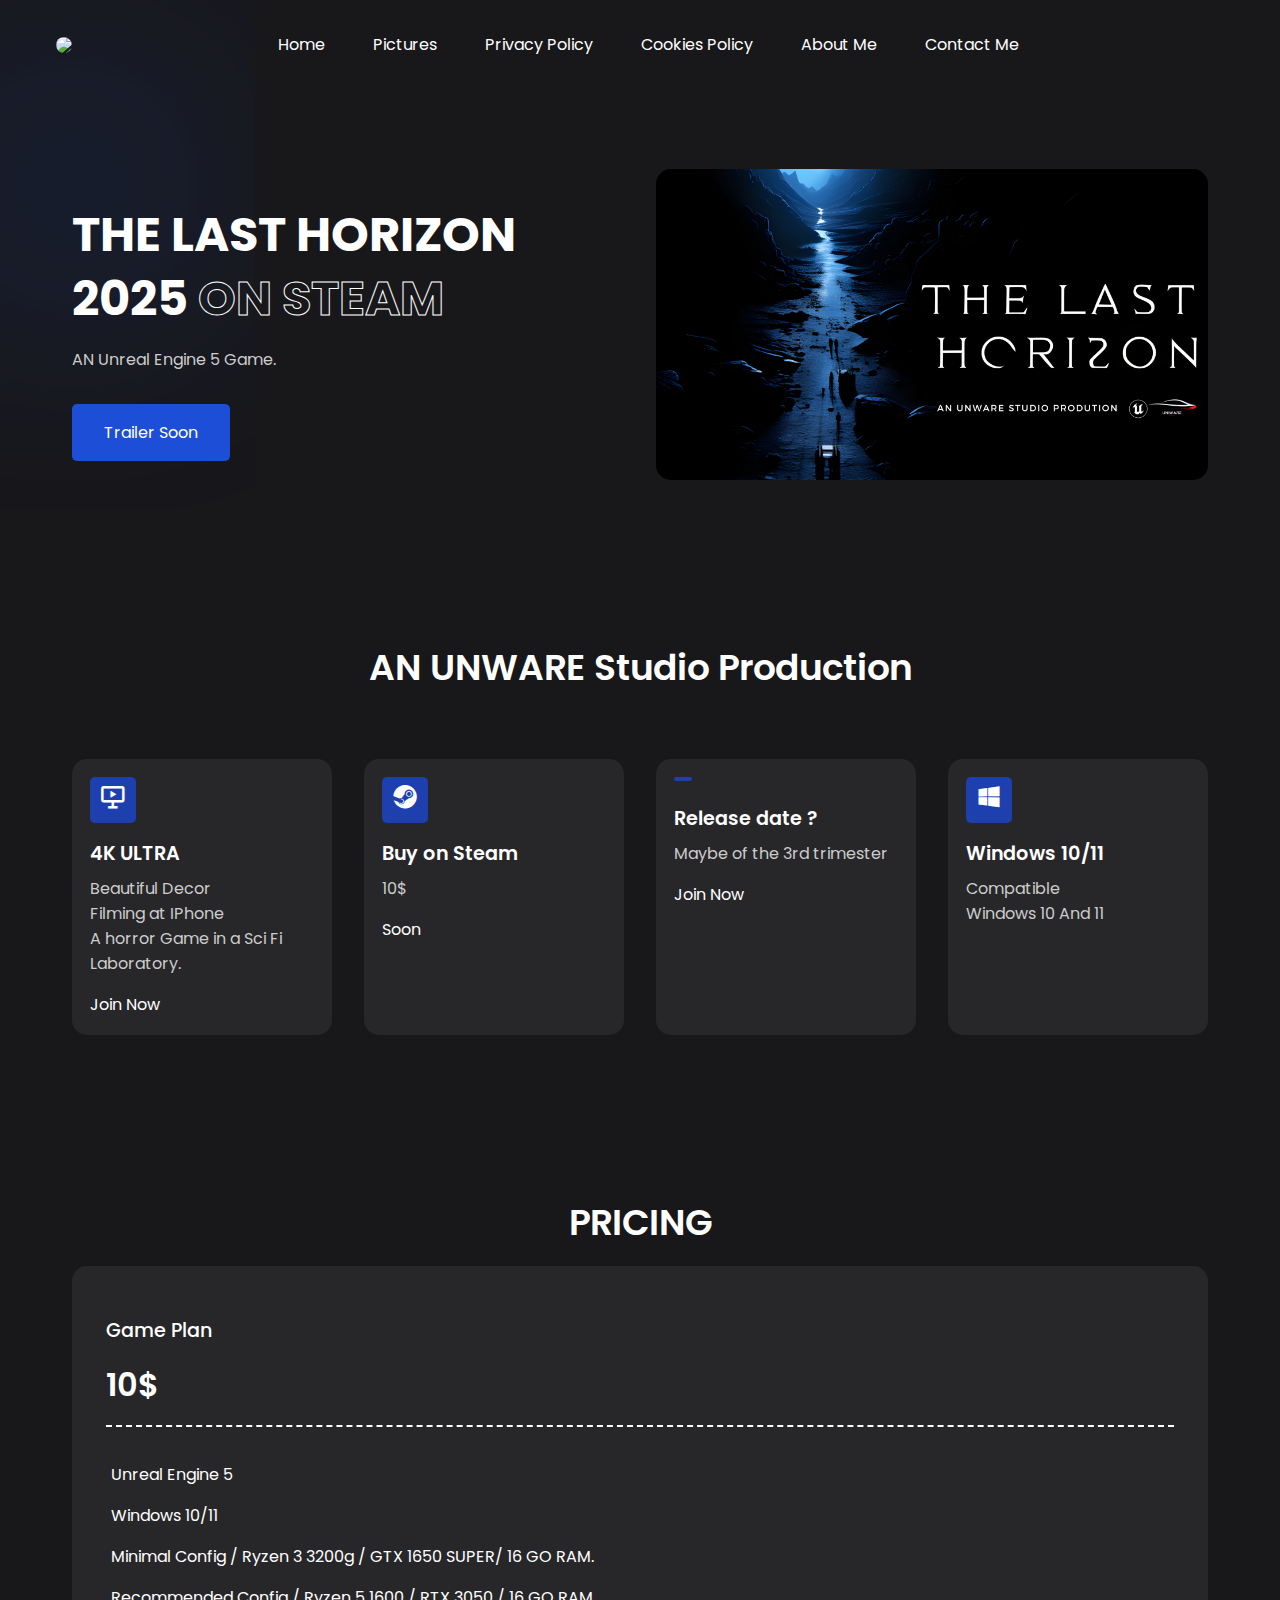
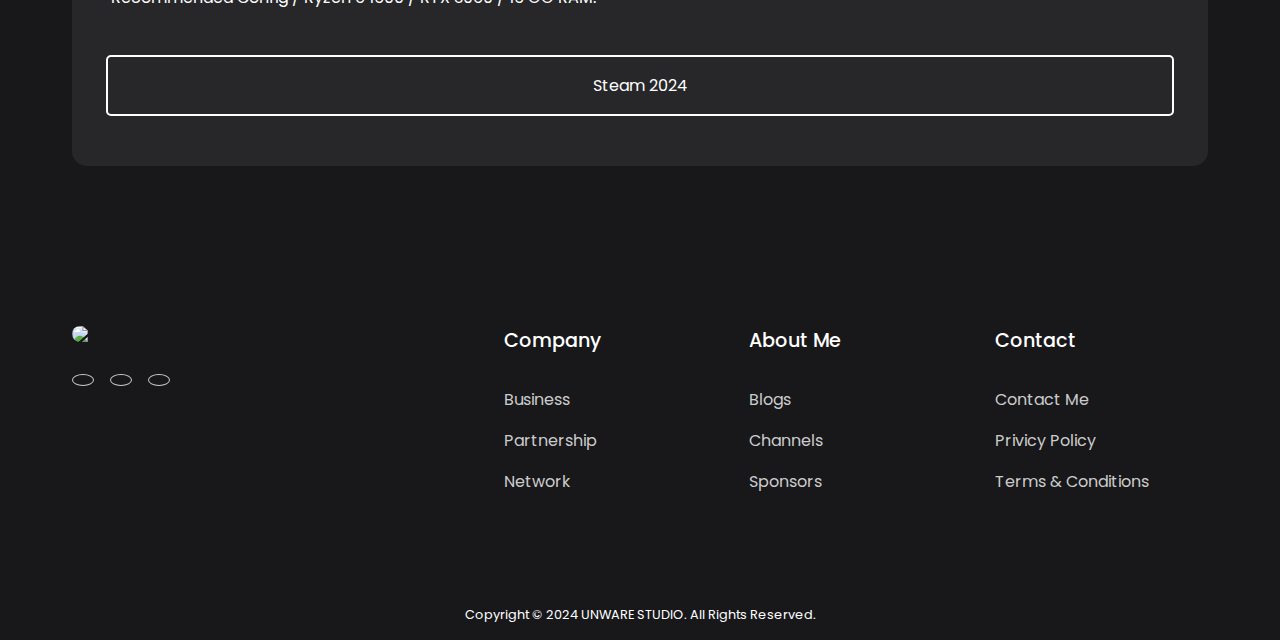
==== index.html @ a9ad3692 "Update index.html" ====
<!DOCTYPE html>
<html lang="en">

<head>
    <!-- Google tag (gtag.js) -->
    <script async src="https://www.googletagmanager.com/gtag/js?id=G-3SR1TYY3HP"></script>
    <script>
        window.dataLayer = window.dataLayer || [];
        function gtag(){dataLayer.push(arguments);}
        gtag('js', new Date());
        gtag('config', 'G-3SR1TYY3HP');
    </script>

    <meta charset="UTF-8">
    <meta name="viewport" content="width=device-width, initial-scale=1.0">
    <meta name="google-site-verification" content="CDIcCwigj8_GoREaIuc_nY7ZQHG93FC0PJBYTinwFM4" />
    <link rel="stylesheet" href="https://cdnjs.cloudflare.com/ajax/libs/remixicon/3.5.0/remixicon.min.css">
    <link href='https://unpkg.com/boxicons@2.1.4/css/boxicons.min.css' rel='stylesheet'>
    <link rel="canonical" href="https://the-last-horizon.fr/" />
    <link rel="icon" href="/UNWARE STUDIO.png" type="image/x-icon">
    <link rel="stylesheet" href="Contact.css">
    <link rel="stylesheet" href="style.css">
    <link rel="stylesheet" href="cookie.css">
    
  
    <title>The Last Horizon</title>
    <link rel="icon" href="images/UNWARE STUDIO.png"type="image/x-icon">


    <script>
       if (window.location.pathname === '/index.html') {
        window.location.replace('/');
       }
   </script>



    
    <script>
        // Check if the URL ends with 'index.html'
        if (window.location.pathname.endsWith('index.html')) {
            // Replace 'index.html' with an empty string to redirect to the root
            window.location.replace(window.location.pathname.replace('index.html', ''));
        }
    </script>

    <!-- Clarity tracking code for https://the-last-horizon.fr/ -->
    <script>
        (function(c,l,a,r,i,t,y){
            c[a]=c[a]||function(){(c[a].q=c[a].q||[]).push(arguments)};
            t=l.createElement(r);t.async=1;t.src="https://www.clarity.ms/tag/"+i+"?ref=bwt";
            y=l.getElementsByTagName(r)[0];y.parentNode.insertBefore(t,y);
        })(window, document, "clarity", "script", "ltkfjxftf7");
    </script>

    <script type="text/javascript">
        (function(c,l,a,r,i,t,y){
            c[a]=c[a]||function(){(c[a].q=c[a].q||[]).push(arguments)};
            t=l.createElement(r);t.async=1;t.src="https://www.clarity.ms/tag/"+i;
            y=l.getElementsByTagName(r)[0];y.parentNode.insertBefore(t,y);
        })(window, document, "clarity", "script", "ltkga7ad74");
    </script>




<!-- Google Tag Manager -->
<script>(function(w,d,s,l,i){w[l]=w[l]||[];w[l].push({'gtm.start':
new Date().getTime(),event:'gtm.js'});var f=d.getElementsByTagName(s)[0],
j=d.createElement(s),dl=l!='dataLayer'?'&l='+l:'';j.async=true;j.src=
'https://www.googletagmanager.com/gtm.js?id='+i+dl;f.parentNode.insertBefore(j,f);
})(window,document,'script','dataLayer','GTM-P25J8PJR');</script>
<!-- End Google Tag Manager -->

<link rel="preconnect" href="//privacy-proxy.usercentrics.eu">
<link rel="preload" href="//privacy-proxy.usercentrics.eu/latest/uc-block.bundle.js" as="script">
<script type = "application/javascript" src = "https://privacy-proxy.usercentrics.eu/latest/uc-block.bundle.js"> </script>
<script id="usercentrics-cmp" src="https://web.cmp.usercentrics.eu/ui/loader.js" data-settings-id="" async></script>


    
    
    <!--------------------------------------/ OLD  COOKIE I ENABLE _ DISABLE \  ---------------------------------------->


   <!-- <p>Ceci est une ligne temporairement désactivée


    <div class="wrapper">
        <header>
          <i class="bx bx-cookie"></i>
          <h2>Cookies Consent</h2>
        </header>
  
        <div class="data">
          <p>This website use cookies to help you have a superior and more relevant browsing experience on the website. <a href="Cookies.html"> Read more...</a></p>
        </div>
  
        <div class="buttons">
          <button class="button" id="acceptBtn">Accept</button>
          <button class="button" id="declineBtn">Decline</button>
        </div>
      </div>
        
    .</p> -->


    







    <body><!-- Google Tag Manager (noscript) -->
<noscript><iframe src="https://www.googletagmanager.com/ns.html?id=GTM-P25J8PJR"
height="0" width="0" style="display:none;visibility:hidden"></iframe></noscript>
<!-- End Google Tag Manager (noscript) -->

    <nav>
        <div class="nav-logo">
            <a href="index.html">
                <img src="images/UNWARE STUDIO.png">
            </a>
        </div>

        <ul class="nav-links">
            <li class="link"><a href="#">Home</a></li>
            <li id="link2" class="link"><a href="Pictures.html">Pictures</a></li>
            <li id="link1" class="link"><a href="confidentality.html">Privacy Policy</a></li>
            <li id="link1" class="link"><a href="Cookies.html">Cookies Policy</a></li>
            <li id="link3" class="link"><a href="AboutMe.html">About Me</a></li>
            <li id="link3" class="link"><a href="Contact.html">Contact Me</a></li>
        </ul>
          <button class="tn"><a href="Contact.html"></a></button>
     </nav>
    <header class="container">
        <div class="content">
            <span class="blur"></span>
       
            <h4></h4>
            <H1>THE LAST HORIZON  2025 <span>ON STEAM</span></H1>
            <p>
                AN Unreal Engine 5 Game.
            <p>
               
            </p>
            <button class="btn">Trailer Soon</button>
        </div>
        <div class="imge">
            <img src="images/AN UNWARE STUDIO PRODUTION UE  5 +  LOGO .png">
        </div>
        
        </div>
    </header>

    <section class="container">
        <h2 class="header">AN UNWARE Studio Production</h2>
        <div class="features">
            <div class="card">
                <span> <i class='bx bx-slideshow' style='color:#ffffff' ></i></span>
                 
                <h4>4K ULTRA</h4>
                <p>
                    Beautiful Decor <br> Filming at IPhone <br> A horror Game in a Sci Fi Laboratory.<br>
                </p>
                <a href="#">Join Now <i class="ri-arrow-right-line"></i></a>
                
            </div>
            <div class="card">
                <span><i class='bx bxl-steam' style='color:#ffffff' ></i>
                </span>
                <h4>
                    Buy on Steam</h4>
                <p>
                    10$ 
                </p>
                <a href="#">Soon  <i class="ri-arrow-right-line"></i></a>
                
            </div>
            <div class="card">
                <span><i class="ri-history-line"></i></span>
                <h4>Release date ?</h4>
                <p>
                    Maybe of the 3rd trimester
                </p>
                <a href="#">Join Now <i class="ri-arrow-right-line"></i></a>
            </div>
            <div class="card">
                <span><i class='bx bxl-windows'></i></i></span>
                
                <h4>
                    Windows 10/11</h4>
                <p>
                    Compatible <br> Windows 10 And 11  
                </p>
                   </div>
        </div>
    </section>

    <section class="container">
        <h2 class="header">PRICING</h2>
        <p class="sub-header">
           
        </p>
        <div class="pricing">
            <div class="card">
                <div class="cotent">
                   
                </div>
                
           
                <div class="content">
                    <h4>Game Plan</h4>
                    <h3>10$</h3>
                    <p>
                        <i class="ri-checkbox-circle-line"></i>
                        Unreal Engine 5
                    </p>
                    <p>
                        <i class="ri-checkbox-circle-line"></i>
                        Windows 10/11
                    </p>
                    <p>
                        <i class="ri-checkbox-circle-line"></i>
                        Minimal Config / Ryzen 3 3200g / GTX 1650 SUPER/ 16 GO RAM.
                    
                        <p>
                            <i class="ri-checkbox-circle-line"></i>
                            Recommended Config / Ryzen 5 1600 / RTX 3050 / 16 GO RAM.
                        </p>
                      
                    </p>
                </div>
                <button class="btn">Steam 2024 </button>
            </div>
            
                   
                  
                    </p>
                </div>
            </div>
        </div>
    </section>







    
    <footer class="container">
        <div class="column">
            <div class="logo">
                <img src="images/UNWARE STUDIO.png">
            </div>
            <p>
                
            </p>
            <div class="socials">
                <a href="https://www.youtube.com/@UNWARE_STUDIO"><i class="ri-youtube-line"></i></a>
                <a href="#"><i class="ri-instagram-line"></i></a>
                <a href="#"><i class="ri-twitter-line"></i></a>
            </div>
        </div>
        <div class="column">
            <h4>Company</h4>
            <a href="#">Business</a>
            <a href="#">Partnership</a>
            <a href="#">Network</a>
        </div>
        <div class="column">
            <h4>About Me</h4>
            <a href="#">Blogs</a>
            <a href="#">Channels</a>
            <a href="#">Sponsors</a>
        </div>
        <div class="column">
            <h4>Contact</h4>
            <a href="Contact.html">Contact Me</a>
            <a href="confidentality.html">Privicy Policy</a>
            <a href="#">Terms & Conditions</a>
        </div>
    </footer>

    <div class="copyright">
        Copyright © 2024 UNWARE STUDIO. All Rights Reserved.
    </div>




    <script src="script.js"></script>
    <script src="script3.js"></script>
 </body>
</html>
---- style.css ----
@import url('https://fonts.googleapis.com/css2?family=Poppins:wght@300;400;500;600;700;800&display=swap');

*{
    padding: 0;
    margin: 0;
    outline: none;
    border: none;
    box-sizing: border-box;
}

img{
    width: 100%;
    display: flex;
    border-radius: 15px;
}

a{
    text-decoration: none;
}

body{
    font-family: 'Poppins', sans-serif;
    background-color: #18181B;
    
}

nav{
    max-width: 1200px;
    margin: auto;
    padding: 2rem 1rem;
    display: flex;
    align-items: center;
    justify-content: space-between;
    gap: 2rem;
   
}

.nav-logo{
    max-width: 220px;
}

.nav-links{
    list-style: none;
    display: flex;
    align-items: center;
    gap: 3rem;
}

.link a{
    position: relative;
    padding-bottom: 0.75rem;
    color: #fff;
}

.link a::after{
    content: "";
    position: absolute;
    height: 2px;
    width: 0;
    bottom: 0;
    left: 0;
    background-color: #1d4ed8;
    transition: all 0.3s ease;
    position: center;
}

.link a:hover::after{
    width: 70%;
}

.btn{
    padding: 1rem 2rem;
    font-size: 1rem;
    color: #fff;
    background-color: #1d4ed8;
    border-radius: 5px;
    cursor: pointer;
    transition: all 0.3s ease;
}

.btn:hover{
    background-color: #1e40af;
}

.container{
    max-width: 1200px;
    margin: auto;
    padding: 5rem 2rem;
}

.blur{
    position: absolute;
    box-shadow: 0 0 1000px 50px #1d4ed8;
    z-index: -100;
}

header{
    position: relative;
    padding-top: 2rem;
    display: grid;
    grid-template-columns: repeat(2, 1fr);
    align-items: center;
    gap: 2rem;
}

header .content h4{
    margin-bottom: 1rem;
    color: #ccc;
    font-size: 1rem;
    font-weight: 600;
    position: center;
}

header .content h1{
    color: #fff;
    margin-bottom: 1rem;
    font-size: 3rem;
    font-weight: 700;
    line-height: 4rem;
    position: center;
}

header .content h1 span{
    -webkit-text-fill-color: transparent;
    -webkit-text-stroke: 1px #fff;
    position: center;
      
}

header .content p{
    margin-bottom: 2rem;
    color: #ccc;
    position: center;
    
}

header .image{
    position: relative;
}

header .image::before{
    content: "o";
    position: absolute;
    top: 0;
    left: 50%;
    transform: translateX(-50%);
    font-size: 38rem;
    font-weight: 400;
    line-height: 20rem;
    color: #1d4ed8;
    opacity: 0.2;
    z-index: -100;
}

header .image img{
    max-width: 600px;
    margin: auto;
}

section .header{
    margin-bottom: 1rem;
    color: #fff;
    text-align: center;
    font-size: 2.25rem;
    font-weight: 600;
}

.features{
    margin-top: 4rem;
    display: grid;
    grid-template-columns: repeat(4, 1fr);
    gap: 2rem;
}

.features .card{
    background-color: #27272a;
    padding: 1rem;
    border: 2px solid transparent;
    border-radius: 15px;
    transition: all 0.3s ease;
    position: center;
}

.features .card:hover{
    background-color: #323232;
    border-color: #fff;
     position: center;
}

.features .card span{
    display: inline-block;
    background-color: #1e40af;
    padding: 2px 9px;
    margin-bottom: 1rem;
    font-size: 1.75rem;
    color: #fff;
    border-radius: 5px;
}

.features .card h4{
    margin-bottom: 0.5rem;
    color: #fff;
    font-size: 1.2rem;
    font-weight: 600;
}

.features .card p{
    color: #ccc;
    margin-bottom: 1rem;
    
}

.features .card a{
    color: #fff;
    transition: all 0.3s ease;
}

.features .card a:hover{
    color: #1e40af;
}

.sub-header{
    max-width: 600px;
    margin: auto;
    text-align: center;
    color: #ccc;
}

.pricig{
    margin-top: 4rem;
    display: grid;
    grid-template-columns: repeat(3, 1fr);
    gap: 2rem;
    
}

.pricing .card{
    padding: 3rem 2rem;
    background-color: #27272a;
    display: flex;
    flex-direction: column;
    border: 2px solid transparent;
    border-radius: 15px;
    transition: all 0.3s ease;
    
    
}

.pricing .card:hover{
    background-color: #323232;
    border-color: #fff;
    
}

.pricing .card .content{
    flex: 1;
    margin-bottom: 2rem;
    position: center;
    
    
}

.pricing .card h4{
    margin-bottom: 1rem;
    color: #fff;
    font-size: 1.2rem;
    font-weight: 500;
    
}

.pricing .card h3{
    color: #fff;
    padding-bottom: 1rem;
    margin-bottom: 2rem;
    font-size: 2rem;
    font-weight: 600;
    border-bottom: 2px dashed #fff;
    
}

.pricing .card p{
    color: #fff;
    margin-bottom: 0.75rem;
    
}

.pricing .card p i{
    color: #ccc;
    font-size: 1.2rem;
    margin-right: 0.3rem;
    
}

.pricing .card button{
    color: #fff;
    background-color: transparent;
    border: 2px solid #fff;
    
}

.pricing .card button:hover{
    background-color: #1e40af;
    border-color: #1e40af;
    
}

footer{
    position: relative;
    display: grid;
    grid-template-columns: 400px repeat(3, 1fr);
    gap: 2rem;
}

footer .column .logo{
    max-width: 100px;
    margin-bottom: 2rem;
}

footer .column p{
    color: #ccc;
    margin-bottom: 2rem;
}

footer .column .socials{
    display: flex;
    align-items: center;
    gap: 1rem;
}

footer .column .socials a{
    color: #ccc;
    border: 1px solid #ccc;
    padding: 5px 10px;
    font-size: 1.25rem;
    border-radius: 100%;
    transition: all 0.3s ease;
}

footer .column .socials a:hover{
    color: #fff;
    background-color: #1d4ed8;
    border-color: #1d4ed8;
}

footer .column h4{
    color: #fff;
    margin-bottom: 2rem;
    font-size: 1.2rem;
    font-weight: 500;
}

footer .column > a{
    display: block;
    color: #ccc;
    margin-bottom: 1rem;
    transition: all 0.3s ease;
}

footer .column > a:hover{
    color: #1d4ed8;
}

.copyright{
    max-width: 1200px;
    margin: auto;
    padding: 1rem;
    color: #fff;
    font-size: 0.8rem;
    text-align: center;
}



@media (width < 600px){
    header .image::before{
        display: none;
    }

    .features{
        grid-template-columns: repeat(1, 1fr);
    }

    .pricing{
        grid-template-columns: repeat(1, 1fr);
    }

    footer{
        grid-template-columns: 1fr 150px;
    }


    button{
    max-width: 1200px;
    margin: auto;
    padding: 1rem;
    color: #fff;
    font-size: 0.8rem;
    border-radius: 15px;
  
  }


  
}





@media (width < 900px){
    .nav-links{
        display: none;
    }
    header{
        grid-template-columns: repeat(1, 1fr);
    }
    header .image{
        grid-area: 1/1/2/2;
    }
    .features{
        grid-template-columns: repeat(2, 1fr);
    }
    .pricing{
        grid-template-columns: repeat(2, 1fr);
    }
    footer{
        grid-template-columns: 1fr 200px;
    }
}

@media (width < 600px){
    header .image::before{
        display: none;
    }

    .features{
        grid-template-columns: repeat(1, 1fr);
    }

    .pricing{
        grid-template-columns: repeat(1, 1fr);
    }

    footer{
        grid-template-columns: 1fr 150px;
    }
  }
---- cookie.css ----
/* Google Fonts - Poppins */
@import url("https://fonts.googleapis.com/css2?family=Poppins:wght@300;400;500;600&display=swap");

* {
  margin: 0;
  padding: 0;
  box-sizing: border-box;
  font-family: "Poppins", sans-serif;
}

.wrapper {
  position: fixed;
  bottom: 50px;
  right: -370px;
  max-width: 345px;
  width: 100%;
  background: #323232;
  border-radius: 8px;
  padding: 15px 25px 22px;
  transition: right 0.3s ease;
  box-shadow: 0 5px 10px rgba(0, 0, 0, 0.1);
}
.wrapper.show {
  right: 20px;
}
.wrapper header {
  display: flex;
  align-items: center;
  column-gap: 15px;
}
header i {
  color: #4070f4;
  font-size: 32px;
}
header h2 {
  color: #4070f4;
  font-weight: 500;
}
.wrapper .data {
  margin-top: 16px;
}
.wrapper .data p {
  color: white;
  font-size: 16px;
}
.data p a {
  color: #4070f4;
  text-decoration: none;
}
.data p a:hover {
  text-decoration: underline;
}
.wrapper .buttons {
  margin-top: 16px;
  width: 100%;
  display: flex;
  align-items: center;
  justify-content: space-between;
}
.buttons .button {
  border: none;
  color: #fff;
  padding: 8px 0;
  border-radius: 4px;
  background: #4070f4;
  cursor: pointer;
  width: calc(100% / 2 - 10px);
  transition: all 0.2s ease;
}
.buttons #acceptBtn:hover {
  background-color: #034bf1;
}
#declineBtn {
  border: 2px solid fff;
  background-color: #fff;
  color: red;
}
#declineBtn:hover {
  background-color: red;
  color: #fff;
}
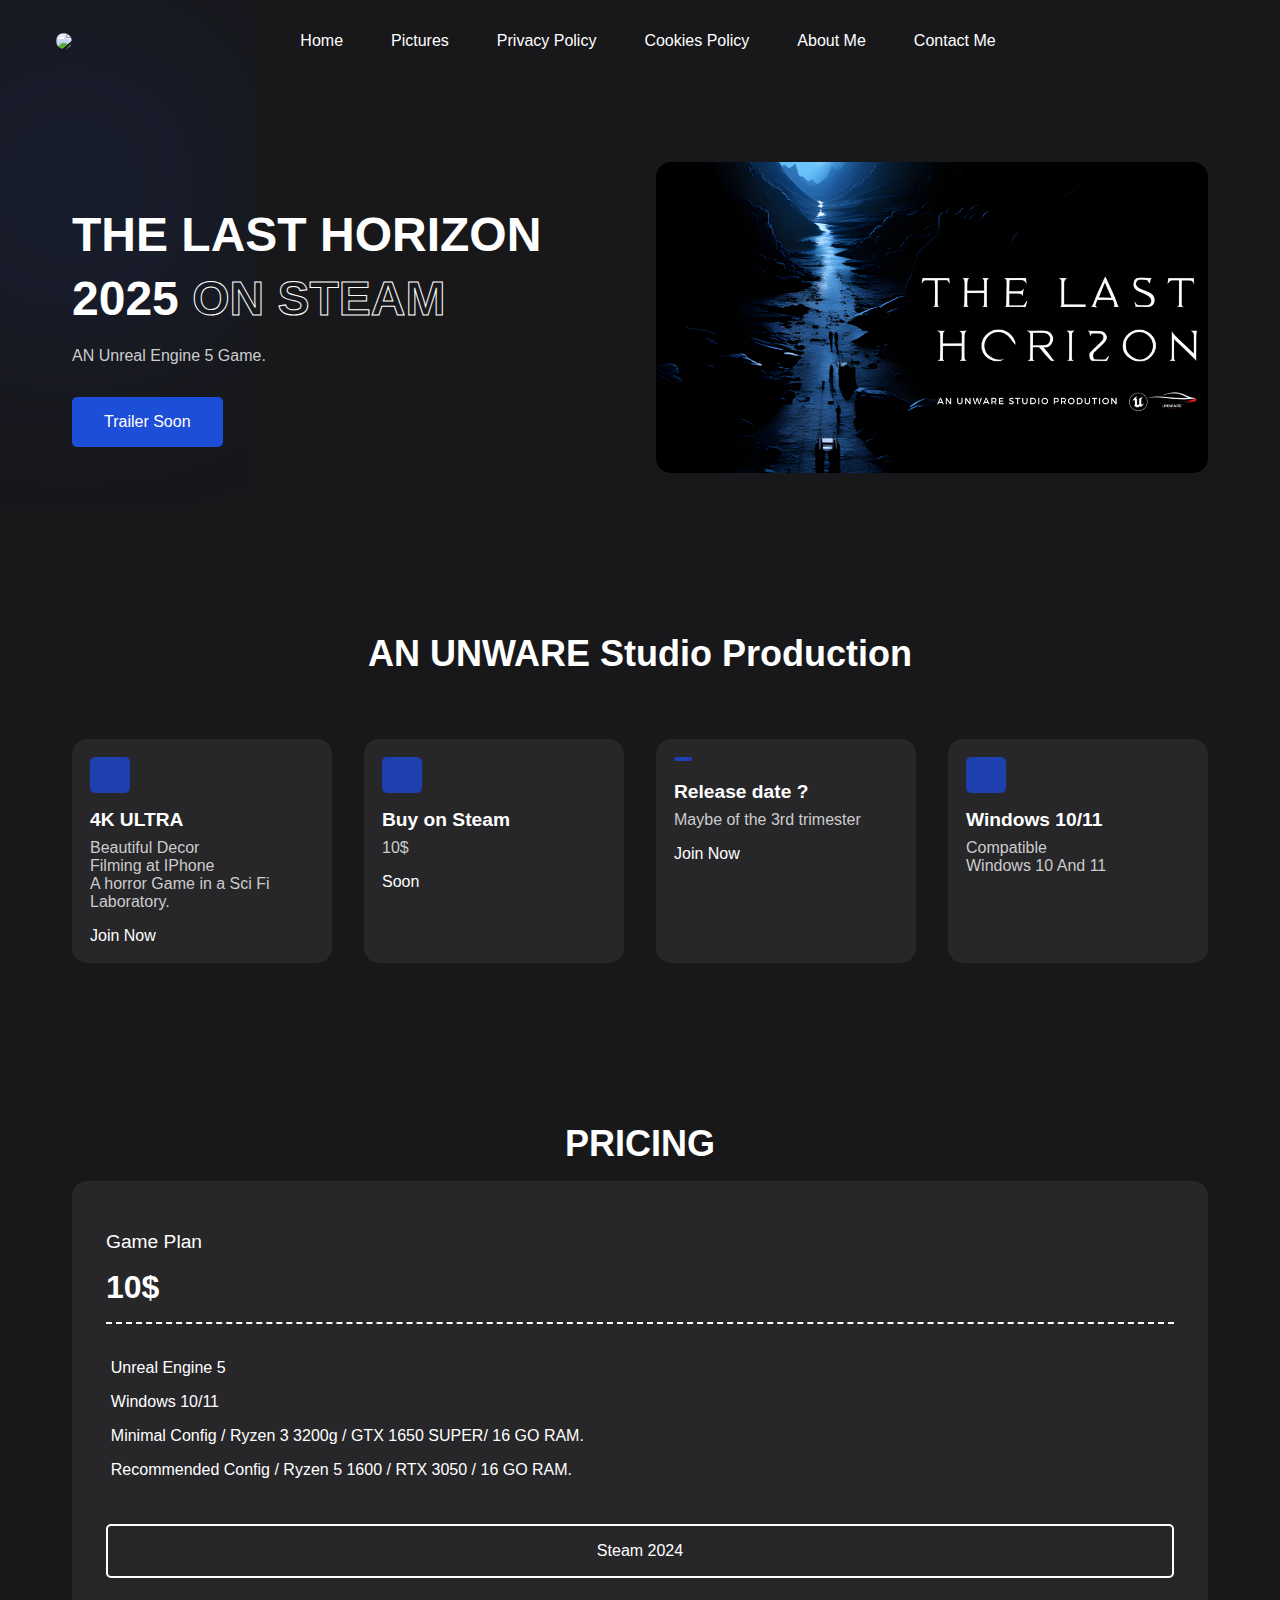
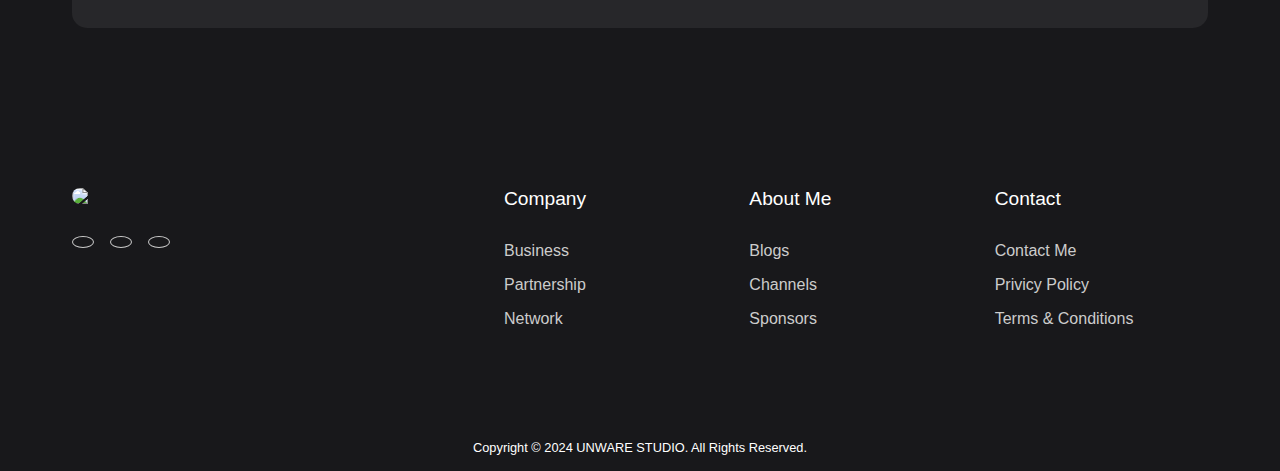
==== commit 1957c0e6: "Update index.html" ====
--- a/index.html
+++ b/index.html
@@ -21,6 +21,9 @@
     <link rel="stylesheet" href="Contact.css">
     <link rel="stylesheet" href="style.css">
     <link rel="stylesheet" href="cookie.css">
+    <meta http-equiv="Content-Security-Policy" content="default-src 'self'; script-src 'self' 'nonce-123abc'; style-src 'self'; img-src 'self' data:;">
+
+
     
   
     <title>The Last Horizon</title>
@@ -72,10 +75,54 @@
 })(window,document,'script','dataLayer','GTM-P25J8PJR');</script>
 <!-- End Google Tag Manager -->
 
-<link rel="preconnect" href="//privacy-proxy.usercentrics.eu">
-<link rel="preload" href="//privacy-proxy.usercentrics.eu/latest/uc-block.bundle.js" as="script">
-<script type = "application/javascript" src = "https://privacy-proxy.usercentrics.eu/latest/uc-block.bundle.js"> </script>
-<script id="usercentrics-cmp" src="https://web.cmp.usercentrics.eu/ui/loader.js" data-settings-id="" async></script>
+
+
+
+
+    <script id="Cookiebot" src="https://consent.cookiebot.com/uc.js" data-cbid="2957797d-2895-4ed6-bdfc-5045c48022a8"  type="text/javascript"></script>
+
+    <script id="CookieDeclaration" src="https://consent.cookiebot.com/2957797d-2895-4ed6-bdfc-5045c48022a8/cd.js" type="text/javascript" async></script>
+
+
+    
+
+    <script data-cookieconsent="ignore">
+window.dataLayer = window.dataLayer || [];
+function gtag() {
+dataLayer.push(arguments);
+}
+gtag("consent", "denied", {
+ad_personalization: "denied",
+ad_storage: "denied",
+ad_user_data: "denied",
+analytics_storage: "denied",
+functionality_storage: "denied",
+personalization_storage: "denied",
+security_storage: "granted",
+wait_for_update: 500,
+});
+gtag("set", "ads_data_redaction", true);
+gtag("set", "url_passthrough", false);
+</script>
+
+
+
+
+    <!-- Cookiebot script -->
+<script id="Cookiebot" src="https://consent.cookiebot.com/uc.js" data-cbid="2957797d-2895-4ed6-bdfc-5045c48022a8" type="text/javascript" async></script>
+
+<!-- Google Analytics 4 -->
+<script type="text/plain" data-cookieconsent="statistics">
+  (function(i,s,o,g,r,a,m){i['GoogleAnalyticsObject']=r;i[r]=i[r]||function(){
+  (i[r].q=i[r].q||[]).push(arguments)},i[r].l=1*new Date();a=s.createElement(o),
+  m=s.getElementsByTagName(o)[0];a.async=1;a.src=g;m.parentNode.insertBefore(a,m)
+  })(window,document,'script','https://www.google-analytics.com/analytics.js','ga');
+  
+  ga('create', 'G-3SR1TYY3HP', 'auto');
+  ga('send', 'pageview');
+</script>
+
+
 
 
     
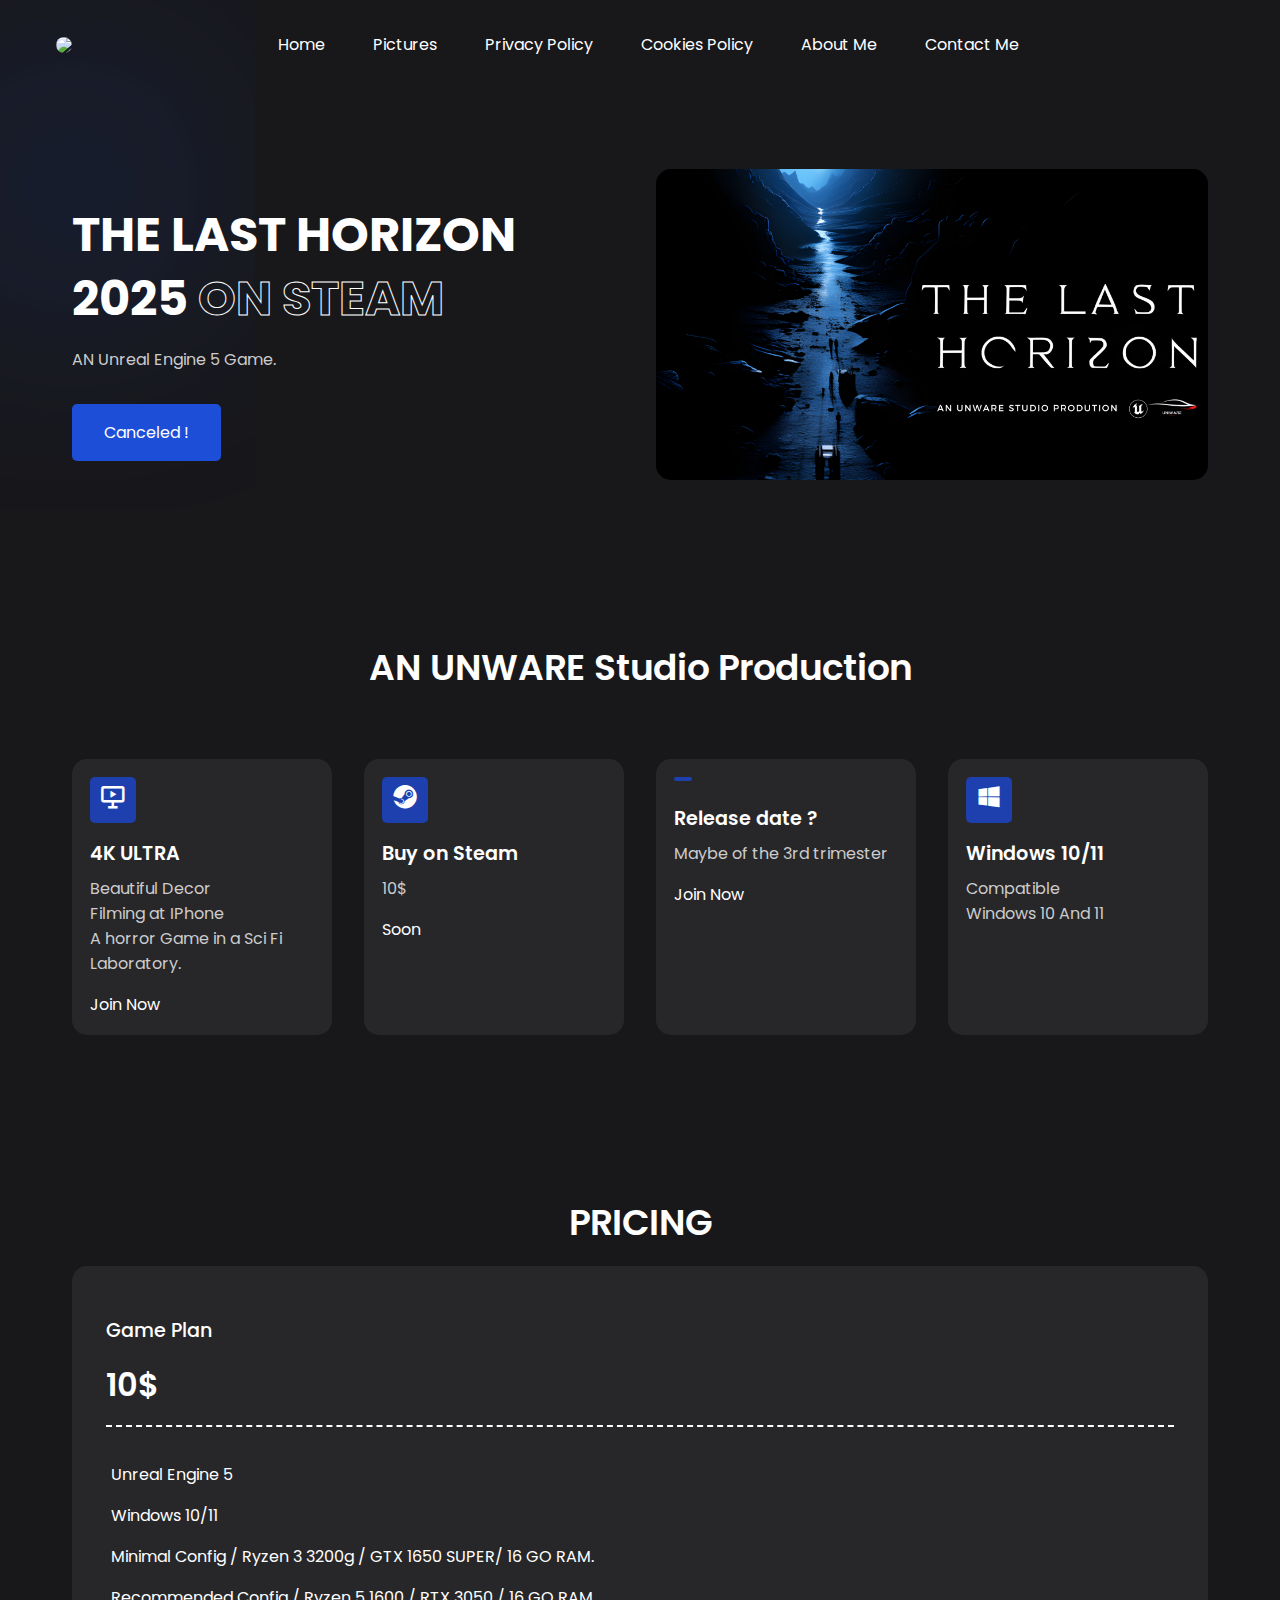
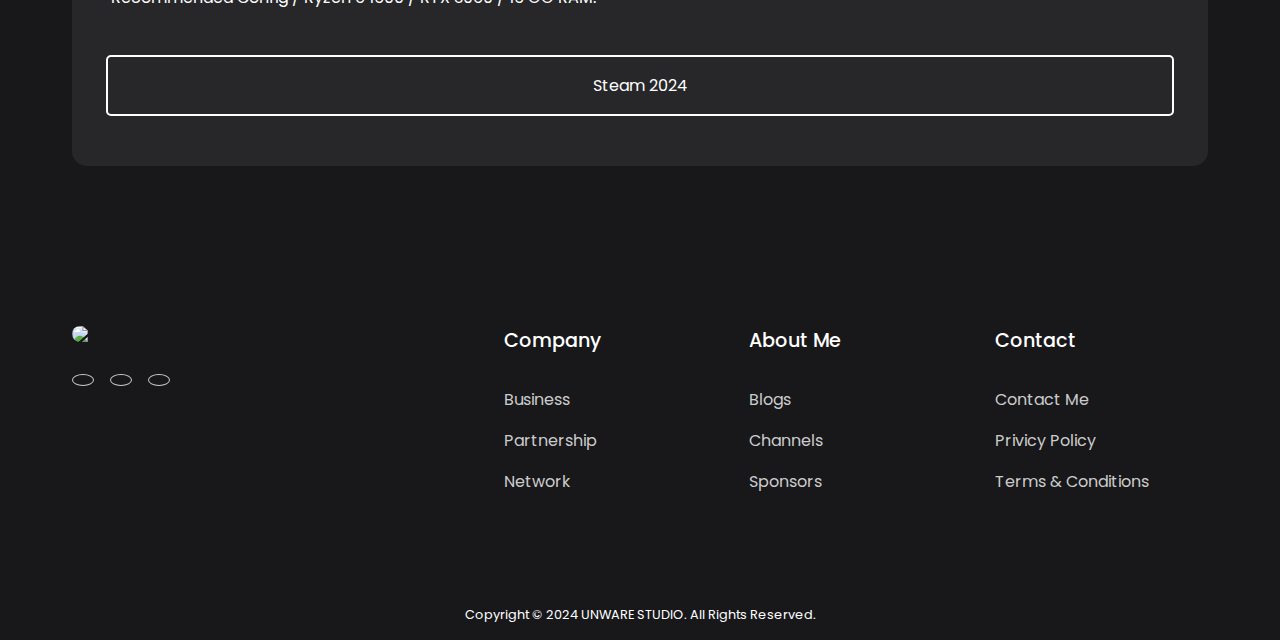
==== commit b5ea8f72: "Update index.html" ====
--- a/index.html
+++ b/index.html
@@ -21,10 +21,7 @@
     <link rel="stylesheet" href="Contact.css">
     <link rel="stylesheet" href="style.css">
     <link rel="stylesheet" href="cookie.css">
-    <meta http-equiv="Content-Security-Policy" content="default-src 'self'; script-src 'self' 'nonce-123abc'; style-src 'self'; img-src 'self' data:;">
-
-
-    
+
   
     <title>The Last Horizon</title>
     <link rel="icon" href="images/UNWARE STUDIO.png"type="image/x-icon">
@@ -34,7 +31,7 @@
        if (window.location.pathname === '/index.html') {
         window.location.replace('/');
        }
-   </script>
+    </script>
 
 
 
@@ -77,12 +74,14 @@
 
 
 
-
-
-    <script id="Cookiebot" src="https://consent.cookiebot.com/uc.js" data-cbid="2957797d-2895-4ed6-bdfc-5045c48022a8"  type="text/javascript"></script>
-
-    <script id="CookieDeclaration" src="https://consent.cookiebot.com/2957797d-2895-4ed6-bdfc-5045c48022a8/cd.js" type="text/javascript" async></script>
-
+    <!-- Cookie bots RGPD -->
+    
+<script id="Cookiebot" src="https://consent.cookiebot.com/uc.js" data-cbid="2957797d-2895-4ed6-bdfc-5045c48022a8"  type="text/javascript"></script>
+
+<script id="CookieDeclaration" src="https://consent.cookiebot.com/2957797d-2895-4ed6-bdfc-5045c48022a8/cd.js" type="text/javascript" async></script>
+
+    <!-- Cookie bots RGPD -->
+    
 
     
 
@@ -152,11 +151,6 @@
     .</p> -->
 
 
-    
-
-
-
-
 
 
 
@@ -164,6 +158,8 @@
 <noscript><iframe src="https://www.googletagmanager.com/ns.html?id=GTM-P25J8PJR"
 height="0" width="0" style="display:none;visibility:hidden"></iframe></noscript>
 <!-- End Google Tag Manager (noscript) -->
+
+        <script nonce="random123" src="https://the-last-horizon.fr/trusted_script.js"></script>
 
     <nav>
         <div class="nav-logo">
@@ -193,7 +189,7 @@
             <p>
                
             </p>
-            <button class="btn">Trailer Soon</button>
+            <button class="btn">Canceled !</button>
         </div>
         <div class="imge">
             <img src="images/AN UNWARE STUDIO PRODUTION UE  5 +  LOGO .png">
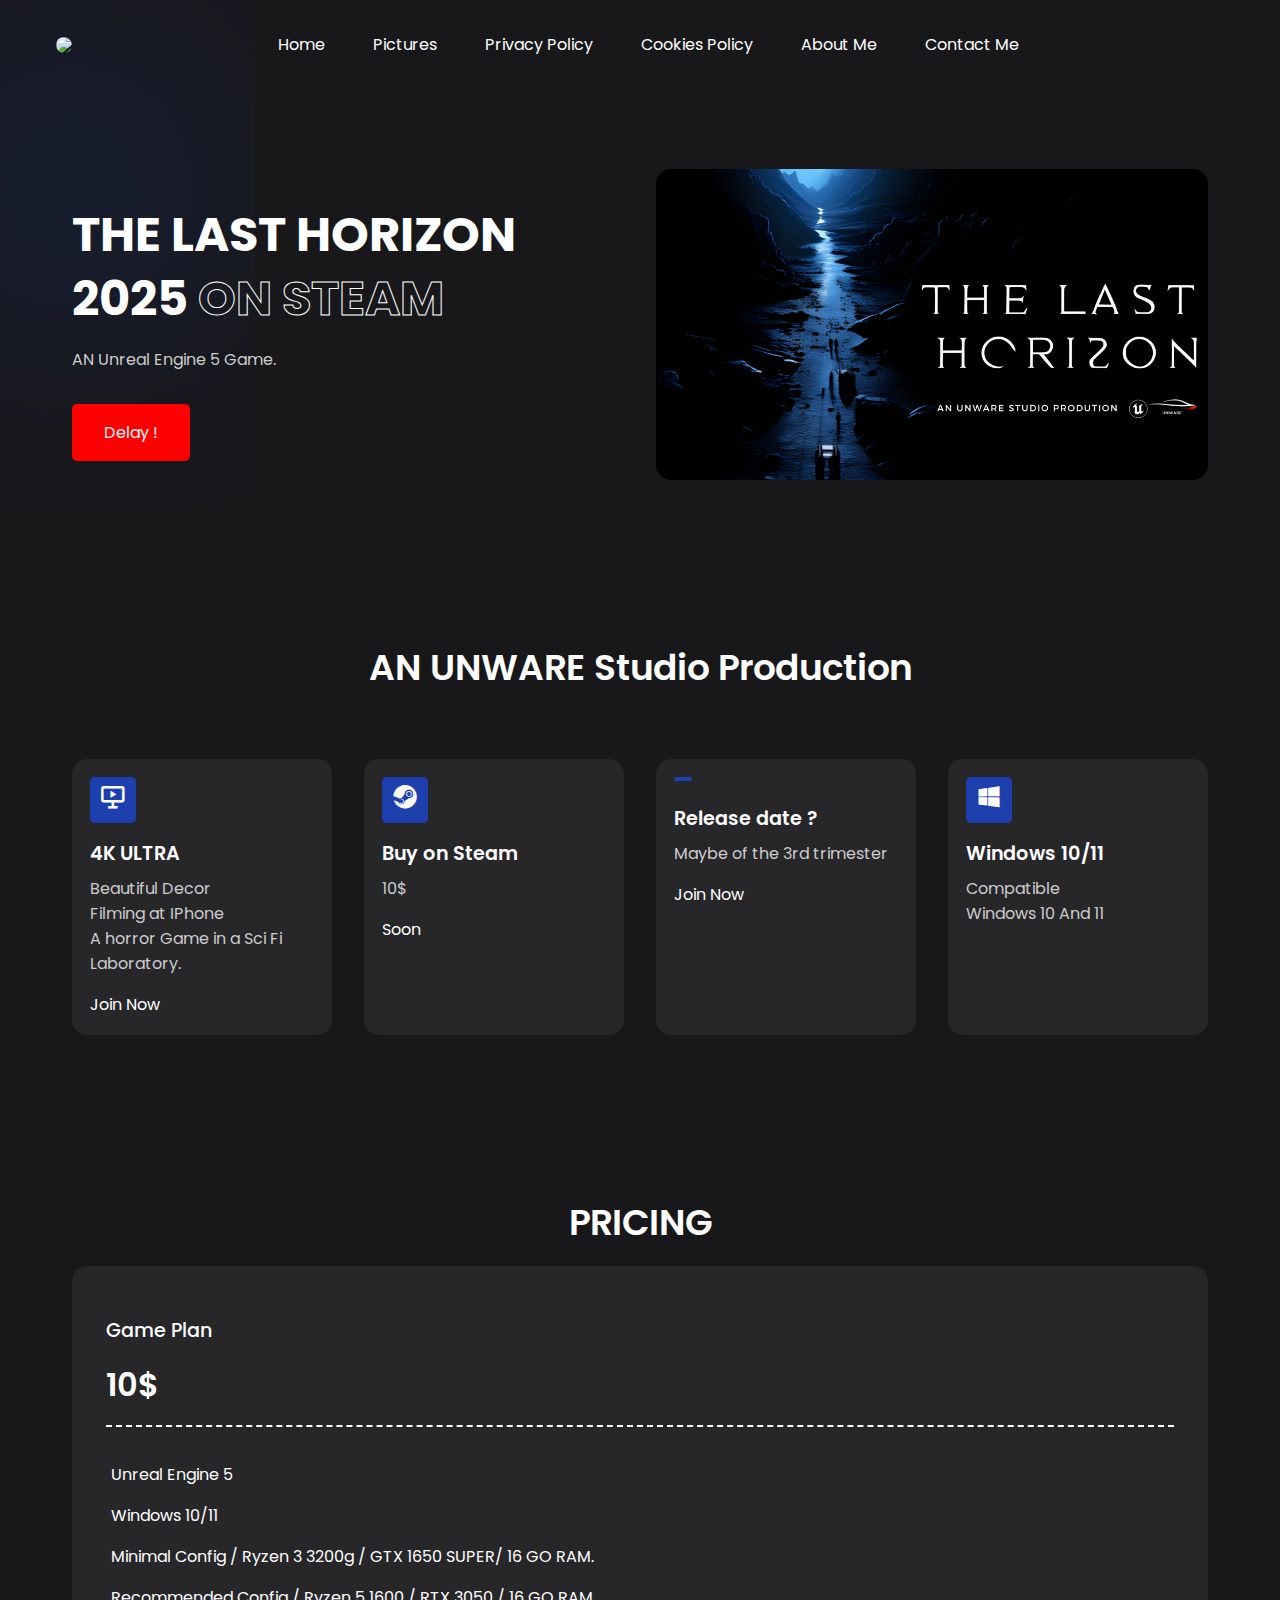
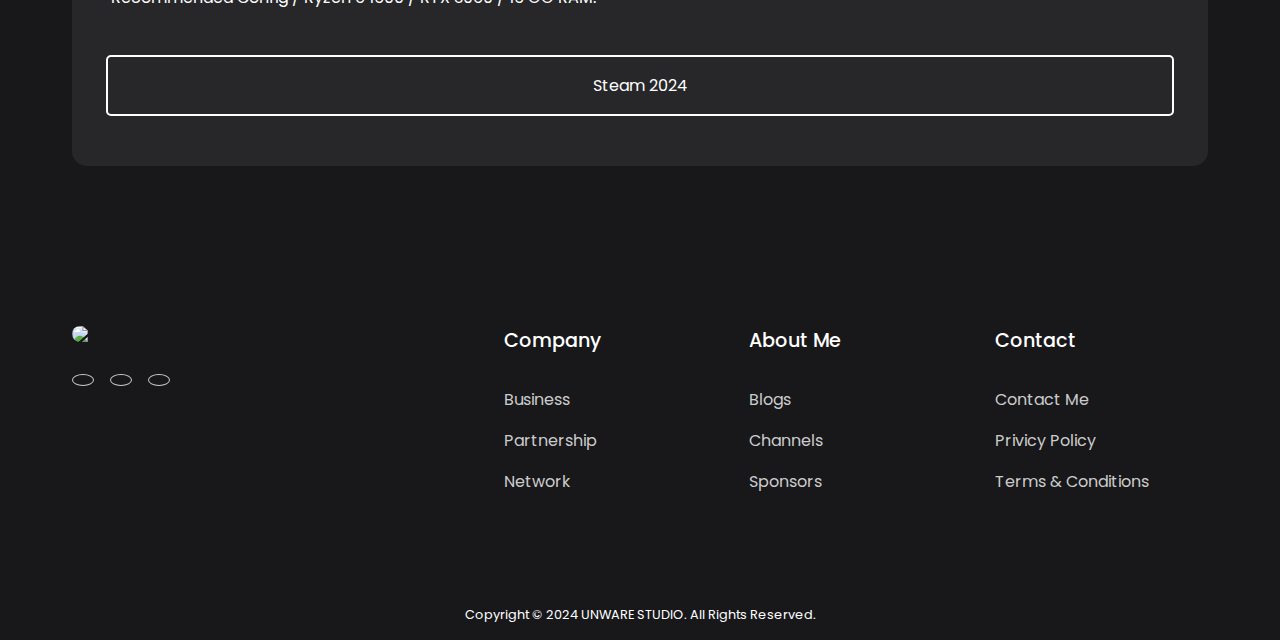
==== commit 2dd6c36d: "Update index.html" ====
--- a/index.html
+++ b/index.html
@@ -189,7 +189,9 @@
             <p>
                
             </p>
-            <button class="btn">Canceled !</button>
+            <button class="btn"> Delay !</button>
+    
+
         </div>
         <div class="imge">
             <img src="images/AN UNWARE STUDIO PRODUTION UE  5 +  LOGO .png">
--- a/style.css
+++ b/style.css
@@ -68,15 +68,30 @@
     width: 70%;
 }
 
-.btn{
+
+
+.btn {
     padding: 1rem 2rem;
     font-size: 1rem;
     color: #fff;
-    background-color: #1d4ed8;
+    background-color: red;
     border-radius: 5px;
     cursor: pointer;
     transition: all 0.3s ease;
-}
+    animation: blink 1s infinite; /* Ajoutez l'animation ici */
+}
+
+@keyframes blink {
+    0%, 100% {
+        opacity: 1; /* Opacité pleine */
+    }
+    50% {
+        opacity: 0; /* Invisible à mi-chemin */
+    }
+}
+
+
+
 
 .btn:hover{
     background-color: #1e40af;
@@ -389,22 +404,8 @@
     }
 
 
-    button{
-    max-width: 1200px;
-    margin: auto;
-    padding: 1rem;
-    color: #fff;
-    font-size: 0.8rem;
-    border-radius: 15px;
   
   }
-
-
-  
-}
-
-
-
 
 
 @media (width < 900px){
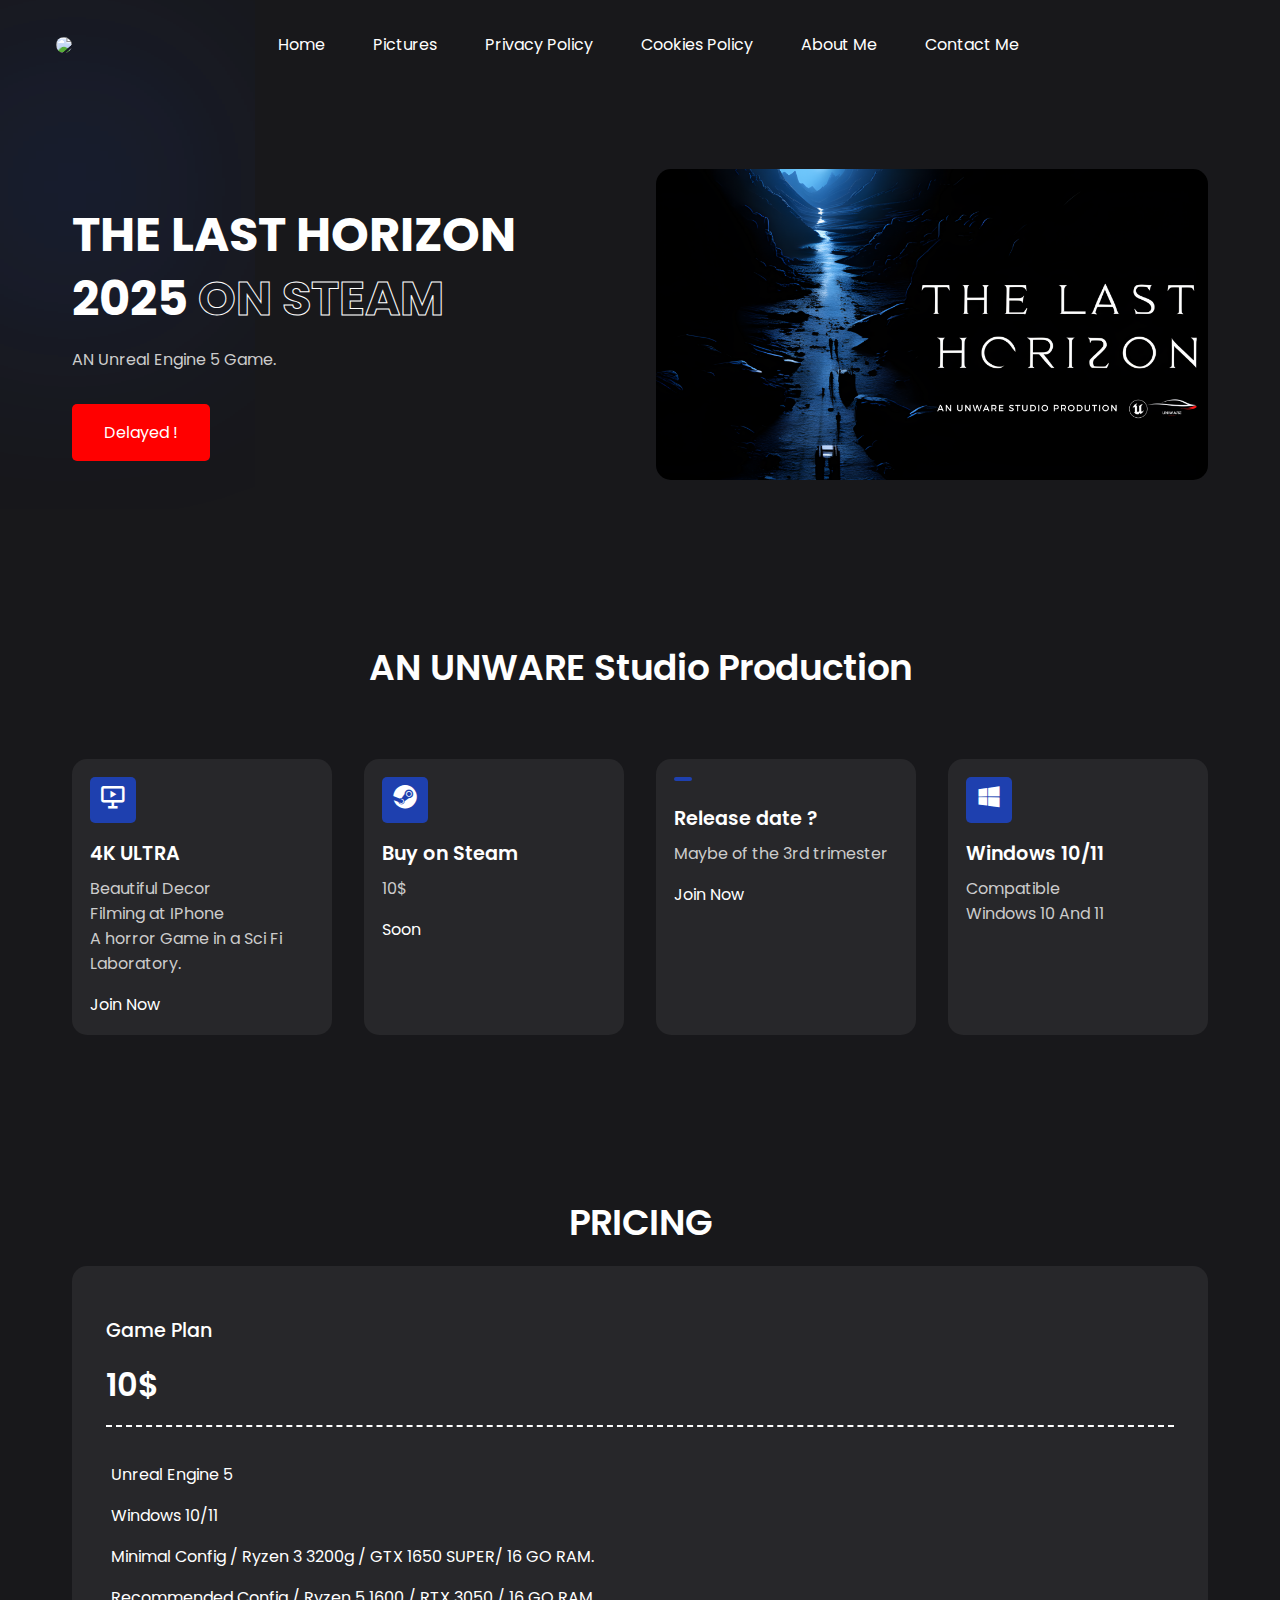
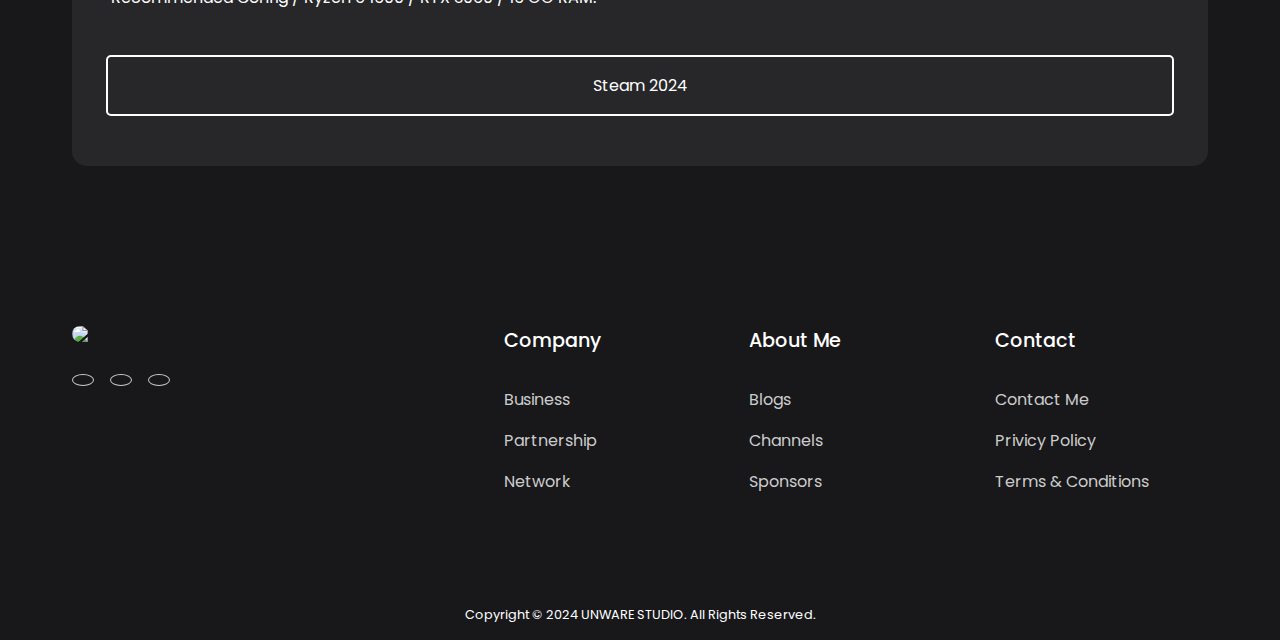
==== commit 4c8931f4: "Update index.html" ====
--- a/index.html
+++ b/index.html
@@ -189,7 +189,7 @@
             <p>
                
             </p>
-            <button class="btn"> Delay !</button>
+            <button class="btn"> Delayed !</button>
     
 
         </div>
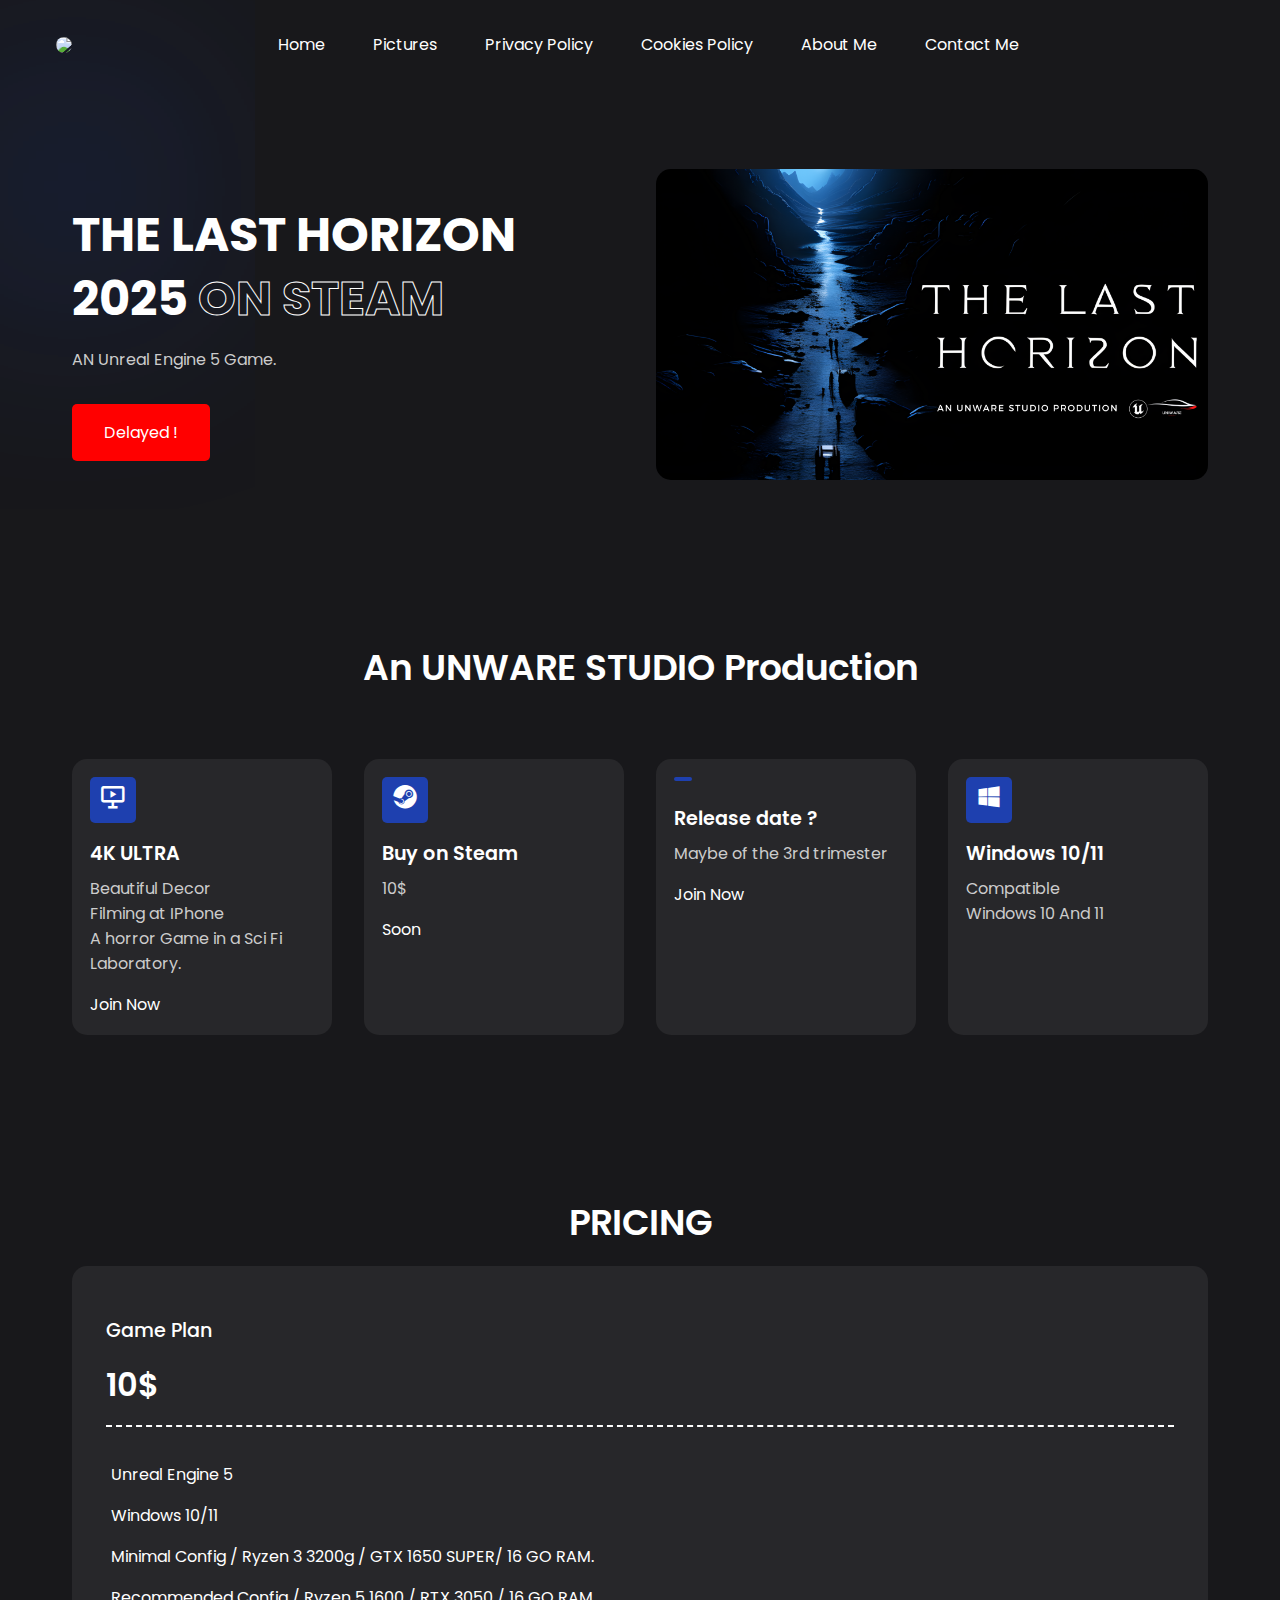
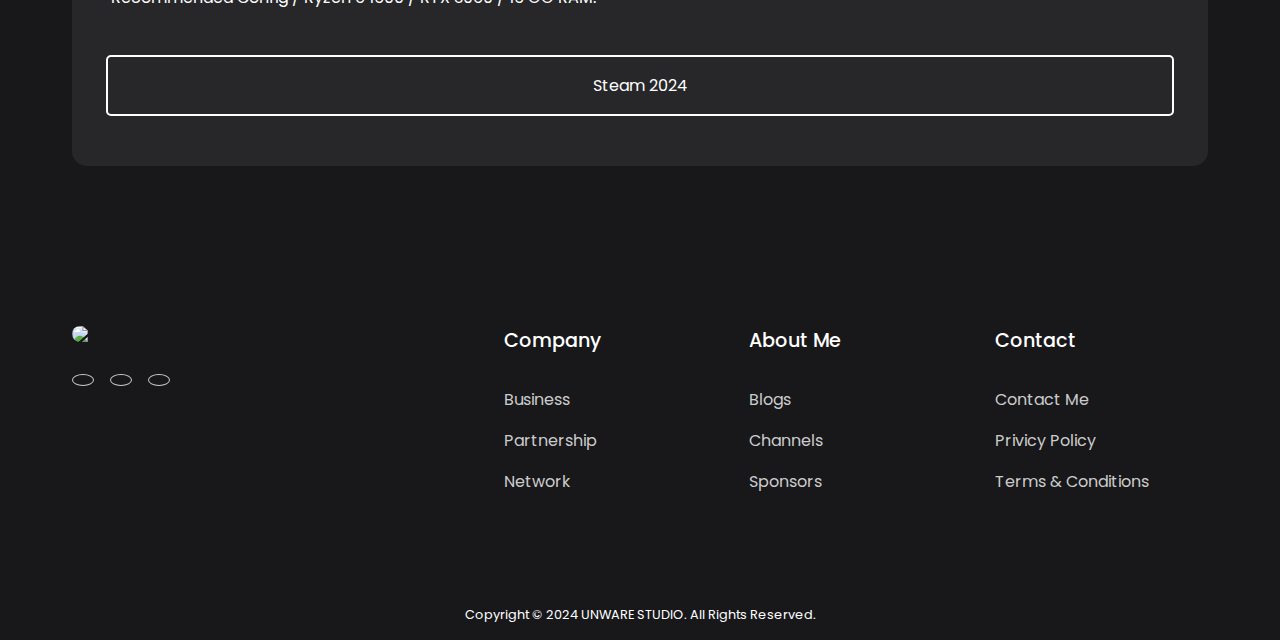
==== commit e3eafdbd: "Update index.html" ====
--- a/index.html
+++ b/index.html
@@ -201,7 +201,7 @@
     </header>
 
     <section class="container">
-        <h2 class="header">AN UNWARE Studio Production</h2>
+        <h2 class="header">An UNWARE STUDIO Production</h2>
         <div class="features">
             <div class="card">
                 <span> <i class='bx bx-slideshow' style='color:#ffffff' ></i></span>
